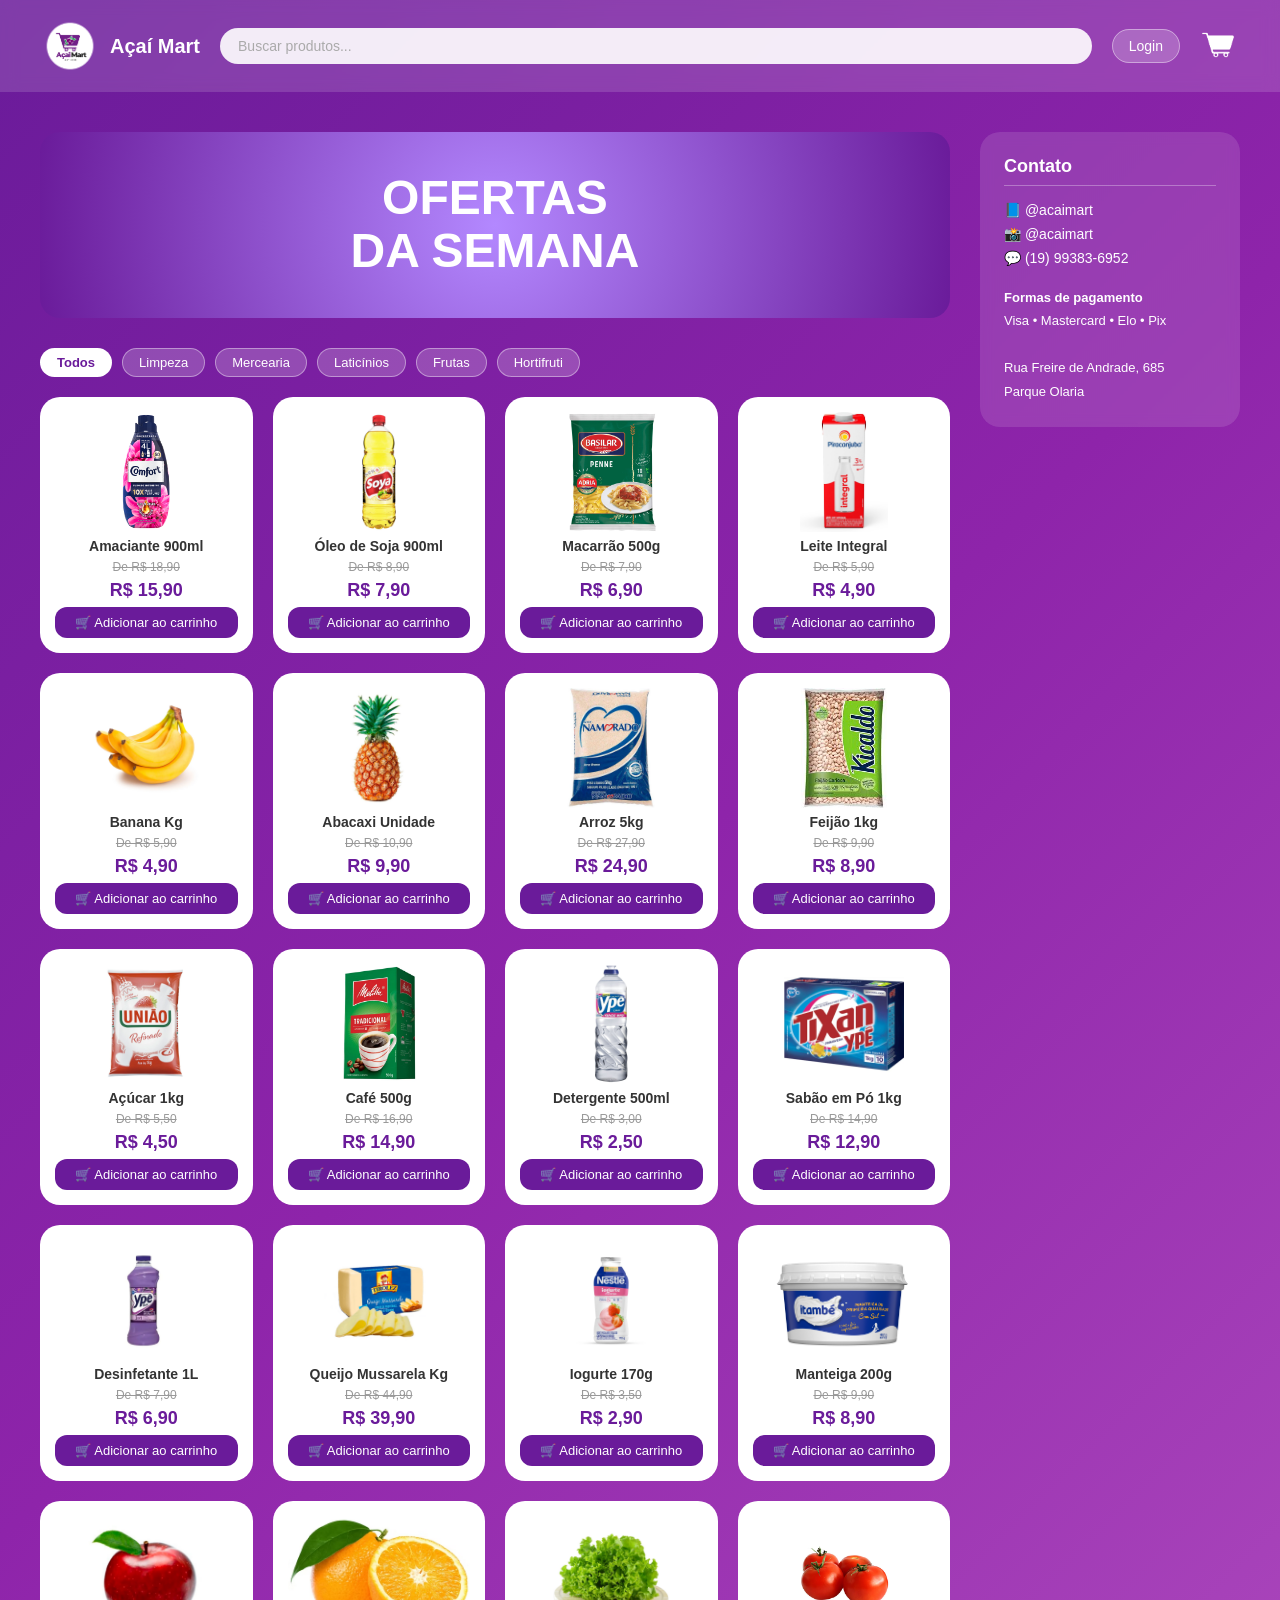
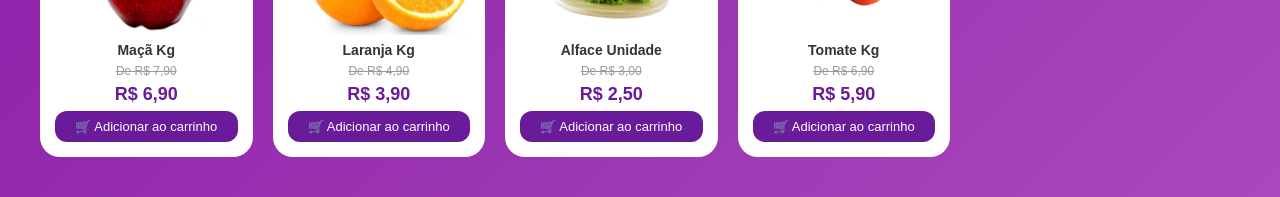
==== Supermercado/html/index.html @ c928fe8e "Add files via upload" ====
<!DOCTYPE html>
<html lang="pt-BR">
<head>
  <meta charset="UTF-8" />
  <title>Açaí Mart</title>
  <meta name="viewport" content="width=device-width, initial-scale=1.0" />
  <link rel="stylesheet" href="../css/style.css" />
</head>
<body>

  <header>
    <div class="logo">
      <img src="imagens/logo.png" alt="Logo Açaí Mart">
      Açaí Mart
    </div>

    <div class="search">
      <input
        type="text"
        placeholder="Buscar produtos..."
        oninput="loja.buscar(this.value)"
      />
    </div>

    <div class="header-actions">
      <div id="area-usuario">
        <a onclick="loja.abrirLogin()" style="cursor:pointer">Login</a>
      </div>

      <button class="btn-carrinho" onclick="loja.carrinho.abrir()">
        <img src="imagens/carrinho.png" alt="Carrinho">
        <span class="badge-carrinho" id="badge-carrinho" style="display:none">0</span>
      </button>
    </div>
  </header>

  <main>
    <section>
      <div class="banner">
        <h1>Ofertas<br>da Semana</h1>
      </div>

      <div class="filtros" id="filtros"></div>

      <div class="products" id="products">
        <p style="color:#fff; opacity:0.7">Carregando produtos...</p>
      </div>
    </section>

    <aside class="sidebar">
      <h2>Contato</h2>
      <div class="social">
        <div>📘 @acaimart</div>
        <div>📸 @acaimart</div>
        <div>💬 (19) 99383-6952</div>
      </div>
      <div class="payment">
        <strong>Formas de pagamento</strong><br>
        Visa • Mastercard • Elo • Pix<br><br>
        Rua Freire de Andrade, 685<br>
        Parque Olaria
      </div>
    </aside>
  </main>

  <div class="carrinho-overlay" id="carrinho-overlay" onclick="loja.carrinho.fechar()"></div>

  <div class="carrinho-drawer" id="carrinho-drawer">
    <div class="carrinho-header">
      <h2>🛒 Meu Carrinho</h2>
      <button onclick="loja.carrinho.fechar()">✕</button>
    </div>

    <div class="carrinho-lista" id="carrinho-lista">
      <p class="carrinho-vazio">Seu carrinho está vazio.</p>
    </div>

    <div class="carrinho-rodape">
      <div class="carrinho-total">
        <span>Total</span>
        <span id="carrinho-total">R$ 0,00</span>
      </div>
      <button class="btn-finalizar" onclick="loja.carrinho.finalizar()">
        Finalizar Compra
      </button>
    </div>
  </div>

  <!-- ===== MODAL LOGIN ===== -->
  <div class="modal-overlay" id="modal-login">
    <div class="modal">
      <h2>🔐 Login</h2>
      <label>E-mail</label>
      <input type="email" id="login-email" placeholder="seu@email.com" />
      <label>Senha</label>
      <input type="password" id="login-senha" placeholder="••••••" />
      <p class="modal-erro" id="login-erro"></p>
      <div class="modal-actions">
        <button class="btn-login-cancelar" onclick="loja.login.fechar()">Cancelar</button>
        <button class="btn-login-confirmar" onclick="loja.login.tentar()">Entrar</button>
      </div>
    </div>
  </div>

  <!-- ===== TOAST ===== -->
  <div class="toast" id="toast"></div>

  <script src="../js/script.js"></script>
</body>
</html>
---- Supermercado/css/style.css ----
/* ===== RESET & BASE ===== */
*, *::before, *::after {
  margin: 0;
  padding: 0;
  box-sizing: border-box;
  font-family: Arial, Helvetica, sans-serif;
}

:root {
  --roxo-escuro: #6a1b9a;
  --roxo-medio: #8e24aa;
  --roxo-claro: #ab47bc;
  --roxo-hover: #4a148c;
  --branco: #ffffff;
  --cinza-claro: #f5f5f5;
  --cinza-texto: #333;
  --cinza-riscado: #999;
  --sombra: rgba(0,0,0,0.2);
  --overlay: rgba(0,0,0,0.5);
}

body {
  background: linear-gradient(135deg, var(--roxo-escuro), var(--roxo-medio), var(--roxo-claro));
  color: var(--branco);
  min-height: 100vh;
}

/* ===== HEADER ===== */
header {
  display: flex;
  align-items: center;
  gap: 20px;
  padding: 16px 40px;
  background: rgba(255, 255, 255, 0.15);
  backdrop-filter: blur(8px);
  position: sticky;
  top: 0;
  z-index: 100;
}

.logo {
  display: flex;
  align-items: center;
  gap: 10px;
  font-weight: bold;
  font-size: 20px;
  white-space: nowrap;
}

.logo img {
  width: 60px;
}

.search {
  flex: 1;
}

.search input {
  width: 100%;
  padding: 10px 18px;
  border-radius: 25px;
  border: none;
  outline: none;
  font-size: 14px;
  background: rgba(255,255,255,0.9);
  color: var(--cinza-texto);
}

.search input::placeholder {
  color: #aaa;
}

.header-actions {
  display: flex;
  align-items: center;
  gap: 16px;
}

.header-actions button,
.header-actions a {
  background: rgba(255,255,255,0.2);
  border: 1px solid rgba(255,255,255,0.4);
  color: var(--branco);
  padding: 8px 16px;
  border-radius: 20px;
  cursor: pointer;
  font-size: 14px;
  text-decoration: none;
  transition: background 0.2s;
}

.header-actions button:hover,
.header-actions a:hover {
  background: rgba(255,255,255,0.35);
}

/* Carrinho no header */
.btn-carrinho {
  position: relative;
  background: none !important;
  border: none !important;
  padding: 0 !important;
  cursor: pointer;
}

.btn-carrinho img {
  width: 44px;
  filter: brightness(0) invert(1);
}

.badge-carrinho {
  position: absolute;
  top: -6px;
  right: -6px;
  background: #e53935;
  color: var(--branco);
  border-radius: 50%;
  width: 20px;
  height: 20px;
  font-size: 11px;
  font-weight: bold;
  display: flex;
  align-items: center;
  justify-content: center;
}

/* ===== MAIN LAYOUT ===== */
main {
  display: grid;
  grid-template-columns: 1fr 260px;
  gap: 30px;
  padding: 40px;
  max-width: 1300px;
  margin: 0 auto;
}

/* ===== BANNER ===== */
.banner {
  background: radial-gradient(circle at center, #b388ff, var(--roxo-escuro));
  border-radius: 20px;
  padding: 40px;
  text-align: center;
  margin-bottom: 30px;
}

.banner h1 {
  font-size: 48px;
  font-weight: 900;
  text-transform: uppercase;
  line-height: 1.1;
}

/* ===== FILTROS ===== */
.filtros {
  display: flex;
  gap: 10px;
  flex-wrap: wrap;
  margin-bottom: 20px;
}

.filtros button {
  background: rgba(255,255,255,0.2);
  border: 1px solid rgba(255,255,255,0.4);
  color: var(--branco);
  padding: 6px 16px;
  border-radius: 20px;
  cursor: pointer;
  font-size: 13px;
  transition: background 0.2s;
}

.filtros button:hover,
.filtros button.ativo {
  background: var(--branco);
  color: var(--roxo-escuro);
  font-weight: bold;
}

/* ===== PRODUTOS ===== */
.products {
  display: grid;
  grid-template-columns: repeat(auto-fill, minmax(180px, 1fr));
  gap: 20px;
}

.product {
  background: var(--branco);
  color: var(--cinza-texto);
  border-radius: 20px;
  padding: 15px;
  text-align: center;
  transition: transform 0.2s ease, box-shadow 0.2s ease;
  display: flex;
  flex-direction: column;
  gap: 6px;
}

.product:hover {
  transform: translateY(-5px);
  box-shadow: 0 10px 20px var(--sombra);
}

.product img {
  width: 100%;
  height: 120px;
  object-fit: contain;
}

.product h3 {
  font-size: 14px;
}

.old-price {
  font-size: 12px;
  text-decoration: line-through;
  color: var(--cinza-riscado);
}

.price {
  font-size: 18px;
  font-weight: bold;
  color: var(--roxo-escuro);
}

.product button {
  margin-top: auto;
  background: var(--roxo-escuro);
  color: var(--branco);
  border: none;
  border-radius: 12px;
  padding: 8px;
  cursor: pointer;
  font-size: 13px;
  transition: background 0.2s;
}

.product button:hover {
  background: var(--roxo-hover);
}

.product-hidden {
  display: none !important;
}

/* ===== SIDEBAR ===== */
.sidebar {
  background: rgba(255,255,255,0.12);
  border-radius: 20px;
  padding: 24px;
  height: fit-content;
  backdrop-filter: blur(6px);
}

.sidebar h2 {
  font-size: 18px;
  margin-bottom: 16px;
  border-bottom: 1px solid rgba(255,255,255,0.3);
  padding-bottom: 8px;
}

.social div {
  margin-bottom: 8px;
  font-size: 14px;
}

.payment {
  margin-top: 20px;
  font-size: 13px;
  line-height: 1.8;
}

/* ===== PAINEL CARRINHO (drawer lateral) ===== */
.carrinho-overlay {
  display: none;
  position: fixed;
  inset: 0;
  background: var(--overlay);
  z-index: 200;
}

.carrinho-overlay.aberto {
  display: block;
}

.carrinho-drawer {
  position: fixed;
  top: 0;
  right: -420px;
  width: 400px;
  height: 100%;
  background: var(--branco);
  color: var(--cinza-texto);
  z-index: 201;
  display: flex;
  flex-direction: column;
  transition: right 0.3s ease;
  border-radius: 20px 0 0 20px;
}

.carrinho-drawer.aberto {
  right: 0;
}

.carrinho-header {
  display: flex;
  justify-content: space-between;
  align-items: center;
  padding: 20px 24px;
  border-bottom: 1px solid #eee;
  background: var(--roxo-escuro);
  color: var(--branco);
  border-radius: 20px 0 0 0;
}

.carrinho-header h2 {
  font-size: 18px;
}

.carrinho-header button {
  background: none;
  border: none;
  color: var(--branco);
  font-size: 22px;
  cursor: pointer;
}

.carrinho-lista {
  flex: 1;
  overflow-y: auto;
  padding: 16px;
}

.carrinho-item {
  display: flex;
  align-items: center;
  gap: 12px;
  padding: 10px 0;
  border-bottom: 1px solid #eee;
}

.carrinho-item img {
  width: 54px;
  height: 54px;
  object-fit: contain;
  border-radius: 8px;
  background: var(--cinza-claro);
}

.carrinho-item-info {
  flex: 1;
  font-size: 13px;
}

.carrinho-item-info strong {
  display: block;
  font-size: 14px;
}

.carrinho-item-qtd {
  display: flex;
  align-items: center;
  gap: 6px;
  margin-top: 6px;
}

.carrinho-item-qtd button {
  width: 26px;
  height: 26px;
  border-radius: 50%;
  border: 1px solid #ccc;
  background: none;
  cursor: pointer;
  font-size: 16px;
  display: flex;
  align-items: center;
  justify-content: center;
  transition: background 0.15s;
}

.carrinho-item-qtd button:hover {
  background: var(--cinza-claro);
}

.carrinho-item-remover {
  background: none;
  border: none;
  color: #e53935;
  cursor: pointer;
  font-size: 18px;
}

.carrinho-rodape {
  padding: 20px 24px;
  border-top: 1px solid #eee;
}

.carrinho-total {
  display: flex;
  justify-content: space-between;
  font-size: 18px;
  font-weight: bold;
  margin-bottom: 14px;
  color: var(--roxo-escuro);
}

.carrinho-vazio {
  text-align: center;
  color: #aaa;
  margin-top: 40px;
  font-size: 15px;
}

.btn-finalizar {
  width: 100%;
  background: var(--roxo-escuro);
  color: var(--branco);
  border: none;
  border-radius: 14px;
  padding: 14px;
  font-size: 16px;
  cursor: pointer;
  transition: background 0.2s;
}

.btn-finalizar:hover {
  background: var(--roxo-hover);
}

/* ===== MODAL LOGIN ===== */
.modal-overlay {
  display: none;
  position: fixed;
  inset: 0;
  background: var(--overlay);
  z-index: 300;
  align-items: center;
  justify-content: center;
}

.modal-overlay.aberto {
  display: flex;
}

.modal {
  background: var(--branco);
  color: var(--cinza-texto);
  border-radius: 20px;
  padding: 36px;
  width: 360px;
  box-shadow: 0 20px 40px rgba(0,0,0,0.3);
}

.modal h2 {
  font-size: 22px;
  margin-bottom: 24px;
  color: var(--roxo-escuro);
  text-align: center;
}

.modal label {
  font-size: 13px;
  display: block;
  margin-bottom: 4px;
  color: #555;
}

.modal input {
  width: 100%;
  padding: 10px 14px;
  border: 1px solid #ddd;
  border-radius: 10px;
  font-size: 14px;
  margin-bottom: 16px;
  outline: none;
  transition: border 0.2s;
}

.modal input:focus {
  border-color: var(--roxo-medio);
}

.modal-erro {
  color: #e53935;
  font-size: 13px;
  margin-bottom: 10px;
  text-align: center;
}

.modal-actions {
  display: flex;
  gap: 10px;
}

.modal-actions button {
  flex: 1;
  padding: 12px;
  border-radius: 12px;
  border: none;
  cursor: pointer;
  font-size: 14px;
  transition: background 0.2s;
}

.btn-login-confirmar {
  background: var(--roxo-escuro);
  color: var(--branco);
}

.btn-login-confirmar:hover {
  background: var(--roxo-hover);
}

.btn-login-cancelar {
  background: var(--cinza-claro);
  color: var(--cinza-texto);
}

.btn-login-cancelar:hover {
  background: #e0e0e0;
}

.usuario-logado {
  display: flex;
  align-items: center;
  gap: 8px;
  font-size: 14px;
  background: rgba(255,255,255,0.2);
  border-radius: 20px;
  padding: 6px 14px;
}

.usuario-logado button {
  background: none;
  border: none;
  color: var(--branco);
  font-size: 18px;
  cursor: pointer;
  line-height: 1;
}

/* ===== TOAST ===== */
.toast {
  position: fixed;
  bottom: 30px;
  left: 50%;
  transform: translateX(-50%) translateY(80px);
  background: var(--roxo-escuro);
  color: var(--branco);
  padding: 12px 24px;
  border-radius: 30px;
  font-size: 14px;
  z-index: 400;
  opacity: 0;
  transition: transform 0.3s ease, opacity 0.3s ease;
  pointer-events: none;
}

.toast.visivel {
  transform: translateX(-50%) translateY(0);
  opacity: 1;
}

/* ===== RESPONSIVO ===== */
@media (max-width: 900px) {
  main {
    grid-template-columns: 1fr;
    padding: 20px;
  }

  .sidebar {
    order: -1;
  }
}

@media (max-width: 600px) {
  header {
    flex-wrap: wrap;
    padding: 12px 20px;
  }

  .banner h1 {
    font-size: 32px;
  }

  .carrinho-drawer {
    width: 100%;
    border-radius: 0;
  }

  main {
    padding: 16px;
  }
}
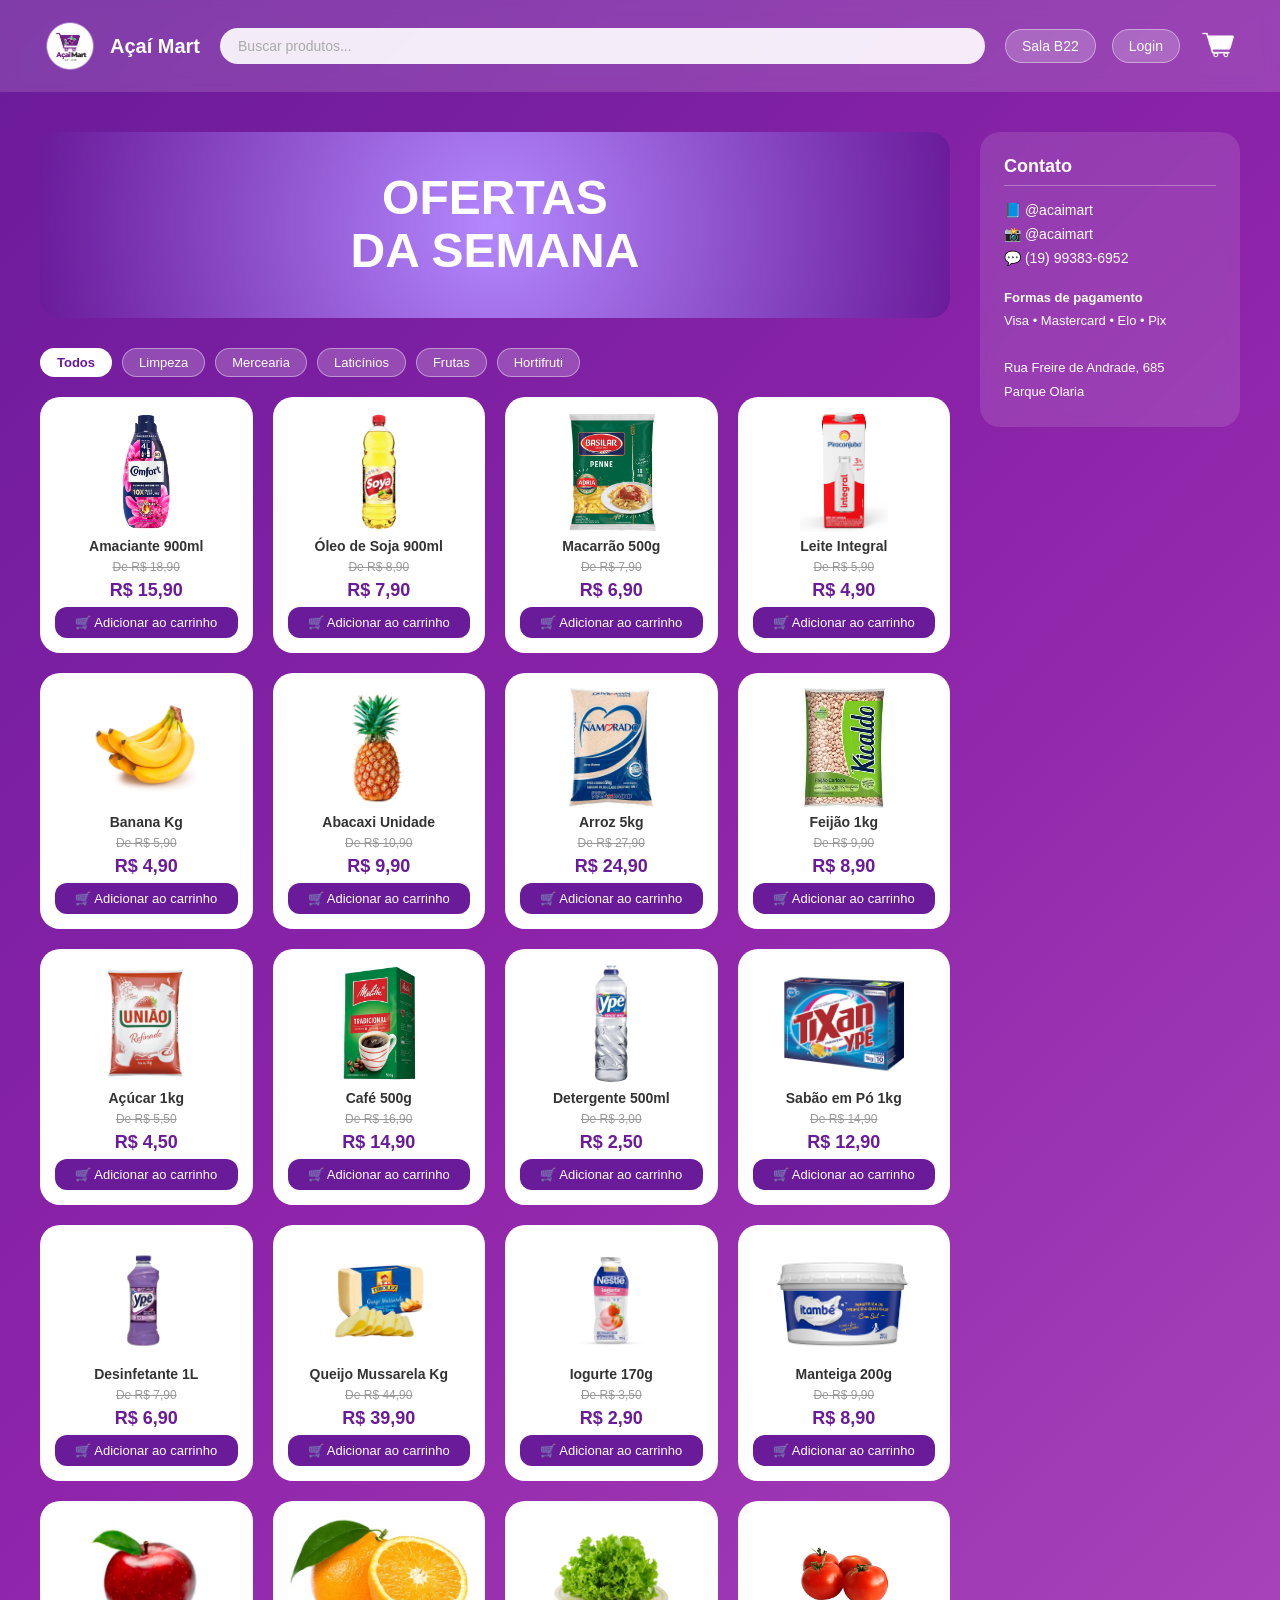
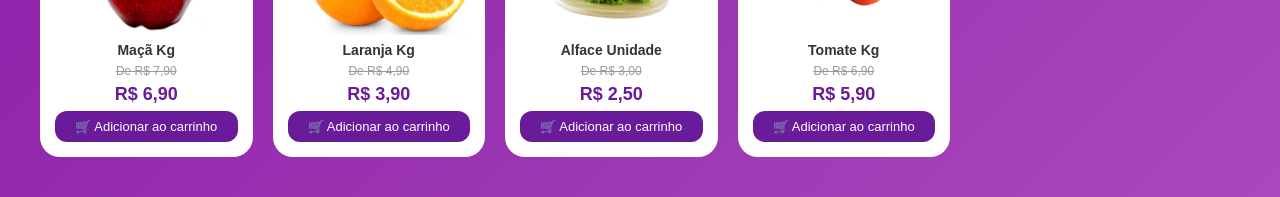
==== commit 86d35049: "git commit -m "correção da b22"" ====
--- a/Supermercado/html/index.html
+++ b/Supermercado/html/index.html
@@ -23,6 +23,8 @@
     </div>
 
     <div class="header-actions">
+      <a href="b22.html" class="btn-b22">Sala B22</a>
+
       <div id="area-usuario">
         <a onclick="loja.abrirLogin()" style="cursor:pointer">Login</a>
       </div>
@@ -86,7 +88,6 @@
     </div>
   </div>
 
-  <!-- ===== MODAL LOGIN ===== -->
   <div class="modal-overlay" id="modal-login">
     <div class="modal">
       <h2>🔐 Login</h2>
@@ -102,7 +103,6 @@
     </div>
   </div>
 
-  <!-- ===== TOAST ===== -->
   <div class="toast" id="toast"></div>
 
   <script src="../js/script.js"></script>
--- a/Supermercado/css/style.css
+++ b/Supermercado/css/style.css
@@ -560,6 +560,73 @@
   opacity: 1;
 }
 
+/* ===== BOTÃO B22 NO HEADER ===== */
+.btn-b22 {
+  background: rgba(255,255,255,0.2);
+  border: 1px solid rgba(255,255,255,0.4);
+  color: var(--branco);
+  padding: 8px 16px;
+  border-radius: 20px;
+  cursor: pointer;
+  font-size: 14px;
+  text-decoration: none;
+  transition: background 0.2s;
+  white-space: nowrap;
+}
+
+.btn-b22:hover {
+  background: rgba(255,255,255,0.35);
+}
+
+/* ===== CARDS B22 ===== */
+.b22-card {
+  align-items: center;
+}
+
+.b22-icon {
+  font-size: 42px;
+  line-height: 1;
+  margin-bottom: 4px;
+}
+
+.b22-card h3 {
+  font-size: 13px;
+  color: var(--cinza-texto);
+  line-height: 1.4;
+  flex: 1;
+}
+
+.b22-categoria {
+  font-size: 11px;
+  background: var(--roxo-claro);
+  color: var(--branco);
+  border-radius: 20px;
+  padding: 3px 10px;
+  margin-top: 2px;
+}
+
+.b22-quantidade {
+  margin-top: auto;
+  display: flex;
+  align-items: center;
+  justify-content: space-between;
+  width: 100%;
+  background: var(--cinza-claro);
+  border-radius: 10px;
+  padding: 6px 12px;
+}
+
+.b22-qtd-label {
+  font-size: 12px;
+  color: #777;
+}
+
+.b22-qtd-valor {
+  font-size: 20px;
+  font-weight: bold;
+  color: var(--roxo-escuro);
+}
+
 /* ===== RESPONSIVO ===== */
 @media (max-width: 900px) {
   main {
